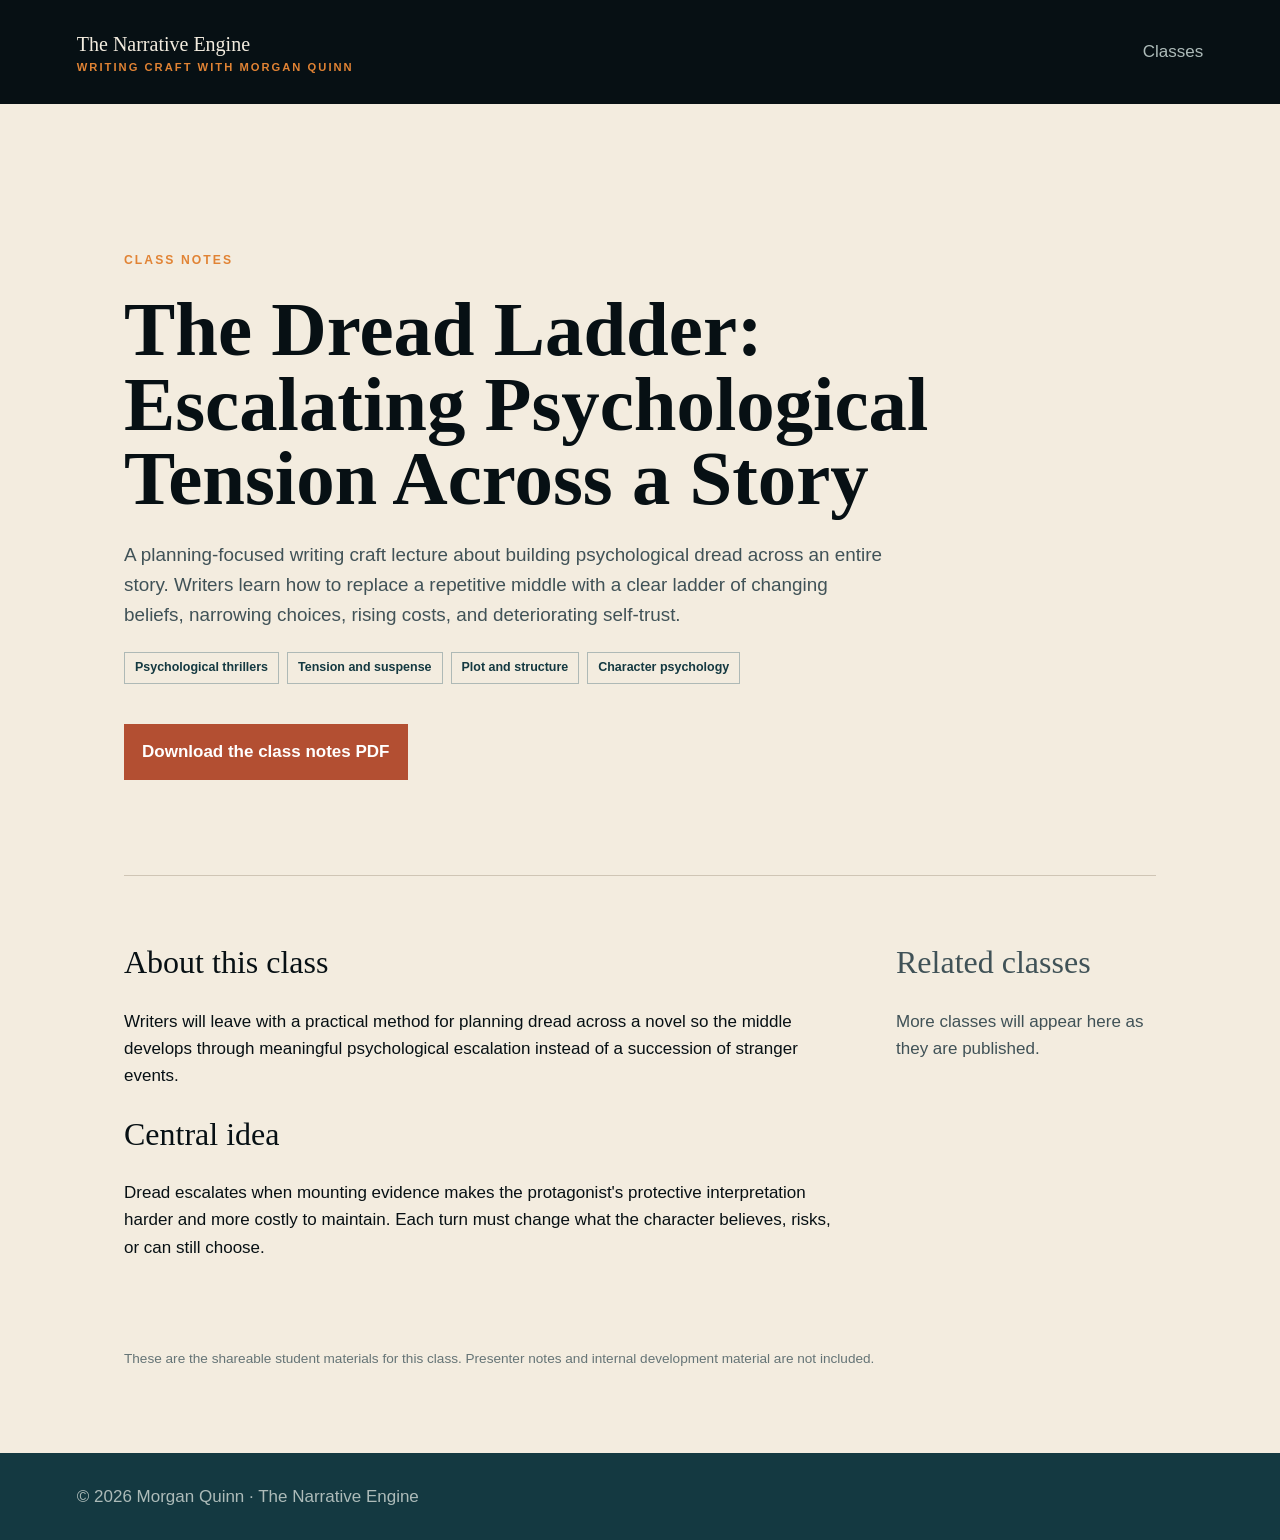
==== courses/the-dread-ladder/index.html @ a8697967 "Launch The Narrative Engine student site" ====
<!doctype html><html lang="en"><head><meta charset="utf-8"><meta name="viewport" content="width=device-width,initial-scale=1"><title>The Dread Ladder: Escalating Psychological Tension Across a Story | The Narrative Engine</title><meta name="description" content="Writing craft classes and student materials from Morgan Quinn."><link rel="stylesheet" href="../../assets/styles.css"></head><body><header class="masthead"><a class="wordmark" href="../../index.html">The Narrative Engine<span>Writing craft with Morgan Quinn</span></a><nav><a href="../../index.html#classes">Classes</a></nav></header><main class="page"><header class="course-header"><p class="eyebrow">Class notes</p><h1>The Dread Ladder: Escalating Psychological Tension Across a Story</h1><p class="description">A planning-focused writing craft lecture about building psychological dread across an entire story. Writers learn how to replace a repetitive middle with a clear ladder of changing beliefs, narrowing choices, rising costs, and deteriorating self-trust.</p><div class="subjects"><span>Psychological thrillers</span><span>Tension and suspense</span><span>Plot and structure</span><span>Character psychology</span></div><a class="download" href="../../downloads/the-dread-ladder-student-notes.pdf" download>Download the class notes PDF</a></header><section class="course-body"><div><h2>About this class</h2><p>Writers will leave with a practical method for planning dread across a novel so the middle develops through meaningful psychological escalation instead of a succession of stranger events.</p><h2>Central idea</h2><p>Dread escalates when mounting evidence makes the protagonist&#39;s protective interpretation harder and more costly to maintain. Each turn must change what the character believes, risks, or can still choose.</p></div><aside><h2>Related classes</h2><p>More classes will appear here as they are published.</p></aside></section><p class="privacy">These are the shareable student materials for this class. Presenter notes and internal development material are not included.</p></main><footer class="site-footer">© 2026 Morgan Quinn · The Narrative Engine</footer></body></html>
---- assets/styles.css ----
:root{--ink:#071014;--petrol:#143941;--bone:#f3ecdf;--fog:#adbbb9;--copper:#b34f32;--amber:#e18334}*{box-sizing:border-box}body{margin:0;background:var(--bone);color:var(--ink);font-family:Inter,Aptos,"Segoe UI",sans-serif;font-size:17px;line-height:1.6}a{color:inherit}.masthead{background:var(--ink);color:var(--bone);padding:28px clamp(24px,6vw,84px);display:flex;align-items:center;justify-content:space-between;gap:24px}.wordmark{font-family:Georgia,serif;font-size:1.25rem;text-decoration:none}.wordmark span{display:block;color:var(--amber);font:700 .7rem/1.4 Inter,sans-serif;letter-spacing:.18em;text-transform:uppercase}.masthead nav a{color:var(--fog);text-decoration:none}.hero{background:var(--ink);color:var(--bone);padding:clamp(64px,10vw,130px) clamp(24px,8vw,110px);border-top:1px solid #29434a}.hero-inner,.page{max-width:1080px;margin:auto}.eyebrow{color:var(--amber);font-size:.76rem;font-weight:800;letter-spacing:.17em;text-transform:uppercase}.hero h1,.course-header h1{font:600 clamp(2.9rem,7vw,6.2rem)/.97 Georgia,serif;max-width:900px;margin:.3em 0}.hero p{max-width:680px;color:var(--fog);font-size:1.15rem}.page{padding:70px 24px}.section-heading{display:flex;justify-content:space-between;align-items:end;gap:20px;border-bottom:1px solid #cfc5b5;margin-bottom:28px}.section-heading h2{font:500 2.2rem Georgia,serif;margin:0 0 12px}.catalog{display:grid;grid-template-columns:repeat(auto-fit,minmax(280px,1fr));gap:20px}.card{display:flex;flex-direction:column;min-height:310px;padding:28px;border:1px solid #cec3b2;background:#faf6ee;text-decoration:none}.card:hover{border-color:var(--copper);transform:translateY(-2px)}.card h2{font:500 1.8rem/1.1 Georgia,serif;margin:38px 0 14px}.card p{color:#405257}.card footer{margin-top:auto;color:var(--copper);font-weight:800}.course-header{max-width:880px;padding:65px 0 40px}.course-header h1{font-size:clamp(2.7rem,6vw,5rem)}.course-header .description{font-size:1.18rem;color:#405257;max-width:760px}.subjects{display:flex;flex-wrap:wrap;gap:8px;margin:22px 0}.subjects span{border:1px solid #aeb9b6;color:var(--petrol);padding:5px 10px;font-size:.78rem;font-weight:700}.download{display:inline-block;background:var(--copper);color:white;padding:14px 18px;text-decoration:none;font-weight:800;margin:18px 0 55px}.download:hover{background:#873a28}.course-body{display:grid;grid-template-columns:minmax(0,1fr) 260px;gap:60px;border-top:1px solid #cfc5b5;padding-top:42px}.course-body h2{font:500 2rem Georgia,serif}.course-body aside{color:#405257}.privacy{font-size:.85rem;color:#657476;margin-top:70px}footer.site-footer{background:var(--petrol);color:var(--fog);padding:30px clamp(24px,6vw,84px)}@media(max-width:700px){.masthead{align-items:flex-start}.course-body{grid-template-columns:1fr}.hero h1{font-size:3.1rem}.page{padding-top:44px}}
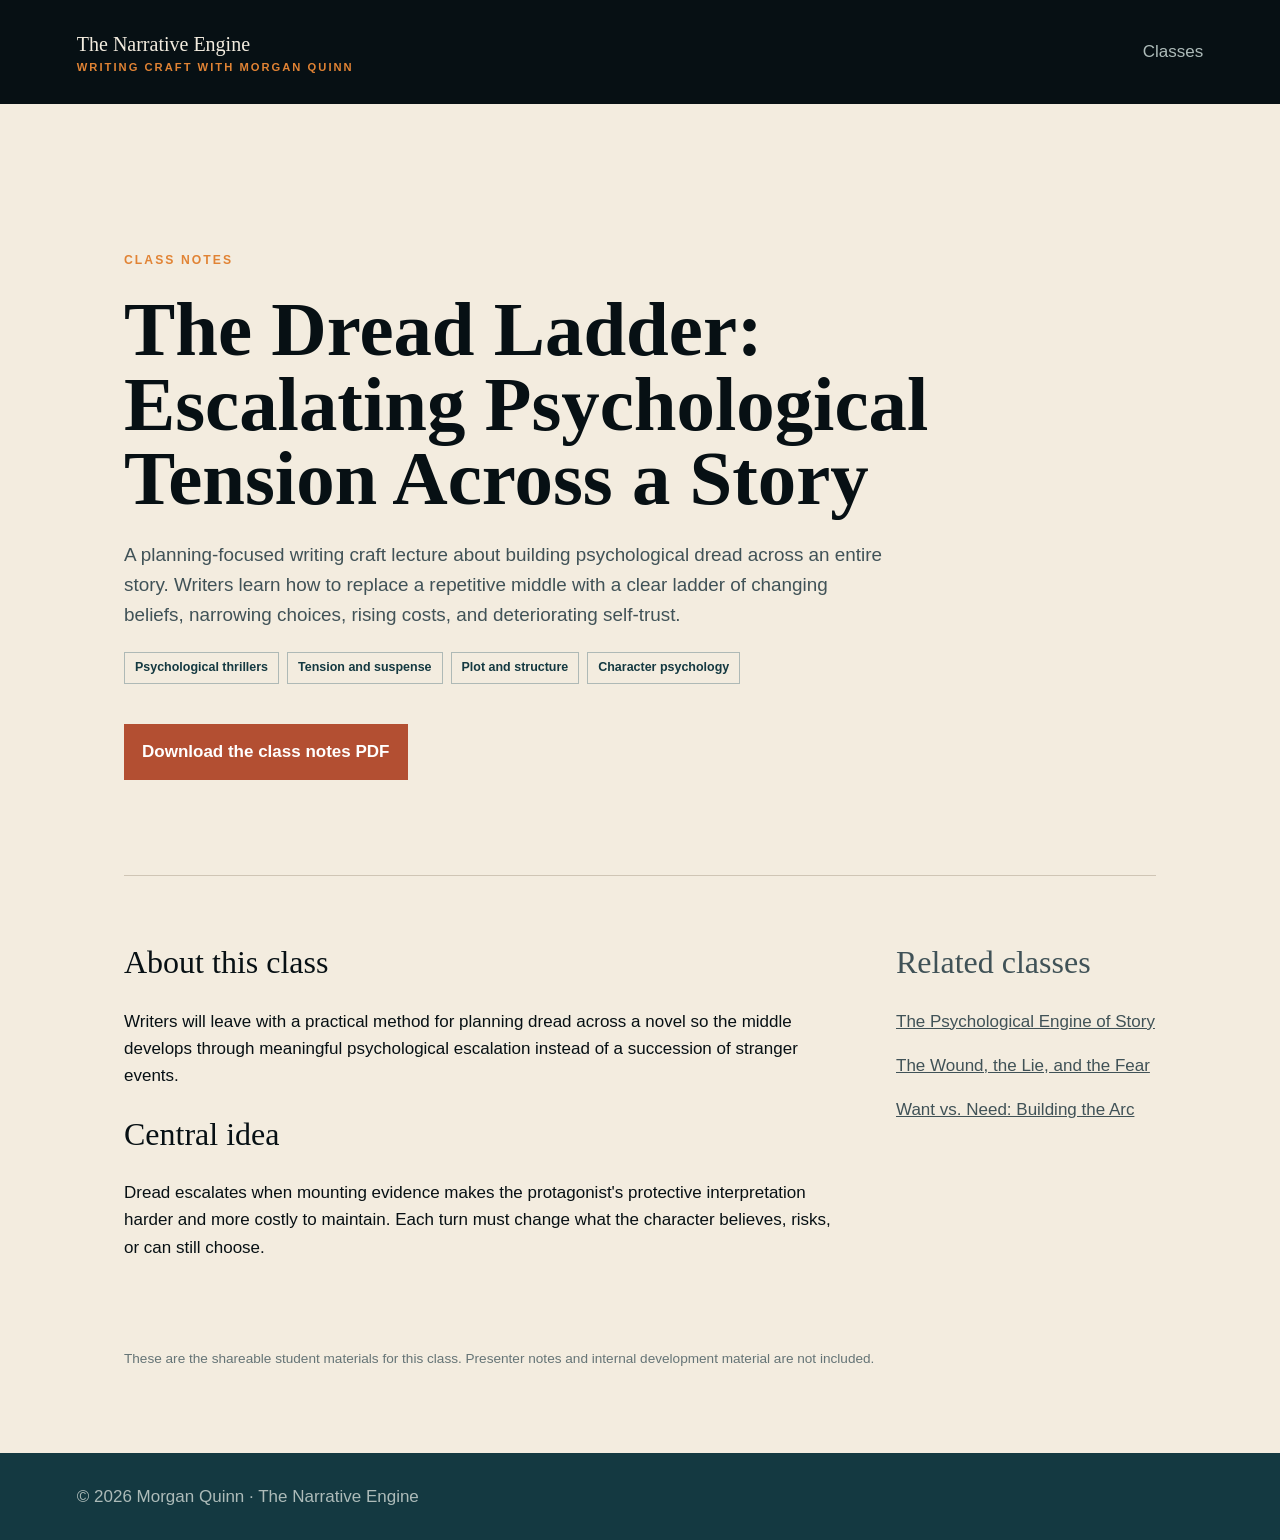
==== commit 09e15cfc: "Publish student materials" ====
--- a/courses/the-dread-ladder/index.html
+++ b/courses/the-dread-ladder/index.html
@@ -1 +1 @@
-<!doctype html><html lang="en"><head><meta charset="utf-8"><meta name="viewport" content="width=device-width,initial-scale=1"><title>The Dread Ladder: Escalating Psychological Tension Across a Story | The Narrative Engine</title><meta name="description" content="Writing craft classes and student materials from Morgan Quinn."><link rel="stylesheet" href="../../assets/styles.css"></head><body><header class="masthead"><a class="wordmark" href="../../index.html">The Narrative Engine<span>Writing craft with Morgan Quinn</span></a><nav><a href="../../index.html#classes">Classes</a></nav></header><main class="page"><header class="course-header"><p class="eyebrow">Class notes</p><h1>The Dread Ladder: Escalating Psychological Tension Across a Story</h1><p class="description">A planning-focused writing craft lecture about building psychological dread across an entire story. Writers learn how to replace a repetitive middle with a clear ladder of changing beliefs, narrowing choices, rising costs, and deteriorating self-trust.</p><div class="subjects"><span>Psychological thrillers</span><span>Tension and suspense</span><span>Plot and structure</span><span>Character psychology</span></div><a class="download" href="../../downloads/the-dread-ladder-student-notes.pdf" download>Download the class notes PDF</a></header><section class="course-body"><div><h2>About this class</h2><p>Writers will leave with a practical method for planning dread across a novel so the middle develops through meaningful psychological escalation instead of a succession of stranger events.</p><h2>Central idea</h2><p>Dread escalates when mounting evidence makes the protagonist&#39;s protective interpretation harder and more costly to maintain. Each turn must change what the character believes, risks, or can still choose.</p></div><aside><h2>Related classes</h2><p>More classes will appear here as they are published.</p></aside></section><p class="privacy">These are the shareable student materials for this class. Presenter notes and internal development material are not included.</p></main><footer class="site-footer">© 2026 Morgan Quinn · The Narrative Engine</footer></body></html>+<!doctype html><html lang="en"><head><meta charset="utf-8"><meta name="viewport" content="width=device-width,initial-scale=1"><title>The Dread Ladder: Escalating Psychological Tension Across a Story | The Narrative Engine</title><meta name="description" content="Writing craft classes and student materials from Morgan Quinn."><link rel="stylesheet" href="../../assets/styles.css"></head><body><header class="masthead"><a class="wordmark" href="../../index.html">The Narrative Engine<span>Writing craft with Morgan Quinn</span></a><nav><a href="../../index.html#classes">Classes</a></nav></header><main class="page"><header class="course-header"><p class="eyebrow">Class notes</p><h1>The Dread Ladder: Escalating Psychological Tension Across a Story</h1><p class="description">A planning-focused writing craft lecture about building psychological dread across an entire story. Writers learn how to replace a repetitive middle with a clear ladder of changing beliefs, narrowing choices, rising costs, and deteriorating self-trust.</p><div class="subjects"><span>Psychological thrillers</span><span>Tension and suspense</span><span>Plot and structure</span><span>Character psychology</span></div><a class="download" href="../../downloads/the-dread-ladder-student-notes.pdf" download>Download the class notes PDF</a></header><section class="course-body"><div><h2>About this class</h2><p>Writers will leave with a practical method for planning dread across a novel so the middle develops through meaningful psychological escalation instead of a succession of stranger events.</p><h2>Central idea</h2><p>Dread escalates when mounting evidence makes the protagonist&#39;s protective interpretation harder and more costly to maintain. Each turn must change what the character believes, risks, or can still choose.</p></div><aside><h2>Related classes</h2><p><a href="../psychological-engine/">The Psychological Engine of Story</a></p><p><a href="../wound-lie-fear/">The Wound, the Lie, and the Fear</a></p><p><a href="../want-vs-need/">Want vs. Need: Building the Arc</a></p></aside></section><p class="privacy">These are the shareable student materials for this class. Presenter notes and internal development material are not included.</p></main><footer class="site-footer">© 2026 Morgan Quinn · The Narrative Engine</footer></body></html>
